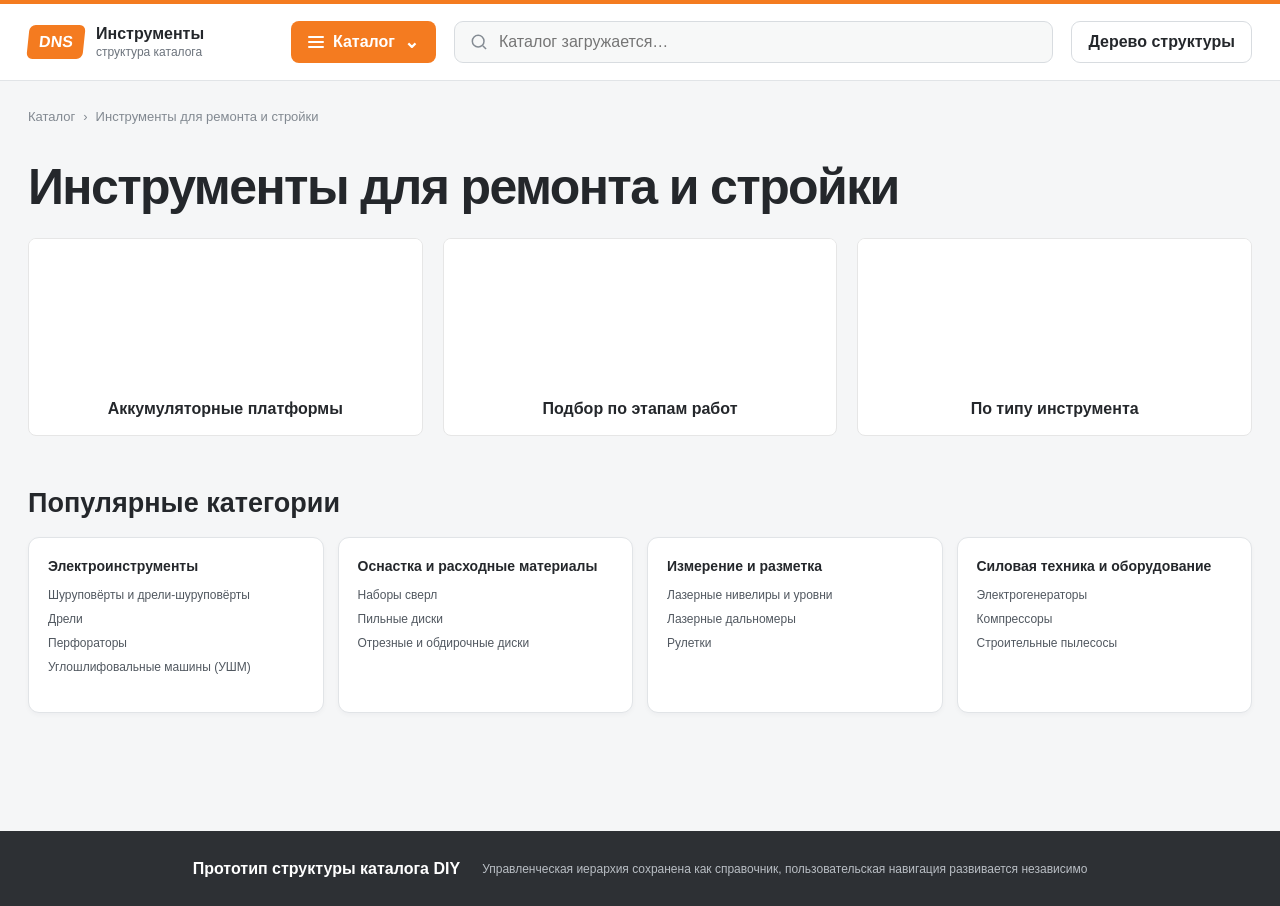
==== index.html @ 4af88988 "Add files via upload" ====
<!doctype html>
<html lang="ru">
<head>
  <meta charset="utf-8" />
  <meta name="viewport" content="width=device-width, initial-scale=1" />
  <meta name="color-scheme" content="light" />
  <title>Инструменты для ремонта и стройки — структура каталога V18</title>
  <link rel="stylesheet" href="styles.css?v=20260820-patch10" />
  <link rel="preload" as="image" href="assets/generated/phase-01/entry-01-accumulator-platforms.webp" />
  <link rel="preload" as="image" href="assets/generated/stages/selection-by-work-stages.webp" />
  <link rel="preload" as="image" href="assets/generated/phase-01/entry-03-tool-types.webp" />
  <script defer src="bootstrap.js?v=20260820-patch10"></script>
</head>
<body>
  <div id="root"><main class="loading-card"><h1>Загрузка интерфейса…</h1></main></div>
</body>
</html>
---- styles.css ----
:root {
  --orange: #f47b20;
  --orange-dark: #d9610b;
  --ink: #24272b;
  --muted: #6c737c;
  --line: #e1e4e7;
  --surface: #f5f6f7;
  --white: #fff;
}

* { box-sizing: border-box; }
html { background: var(--surface); color: var(--ink); }
body { margin: 0; background: var(--surface); color: var(--ink); font-family: Arial, Helvetica, sans-serif; }
button, input { font: inherit; color: inherit; }
button { cursor: pointer; }
.loading-card { max-width: 760px; margin: 80px auto; padding: 30px; background: #fff; border: 1px solid var(--line); border-radius: 14px; }
.loading-card h1 { margin-top: 0; }
.site-frame { min-height: 100vh; }

.site-header { position: sticky; top: 0; z-index: 50; border-top: 4px solid var(--orange); border-bottom: 1px solid var(--line); background: rgba(255,255,255,.97); backdrop-filter: blur(12px); }
.header-shell { max-width: 1480px; height: 76px; margin: 0 auto; padding: 0 28px; display: flex; align-items: center; gap: 18px; }
.brand { min-width: 245px; padding: 0; border: 0; background: transparent; display: flex; align-items: center; gap: 12px; text-align: left; }
.brand-symbol { width: 56px; height: 34px; border-radius: 6px; background: var(--orange); color: #fff; display: grid; place-items: center; font-size: 16px; font-weight: 900; transform: skew(-6deg); }
.brand > span:last-child { display: flex; flex-direction: column; gap: 2px; }
.brand strong { font-size: 16px; }
.brand small { color: var(--muted); font-size: 12px; }
.catalog-button { height: 42px; padding: 0 17px; border: 0; border-radius: 8px; background: var(--orange); color: #fff; display: flex; align-items: center; gap: 9px; font-weight: 800; }
.catalog-button.active { background: var(--orange-dark); }
.catalog-button i, .catalog-button i::before, .catalog-button i::after { width: 16px; height: 2px; display: block; border-radius: 2px; background: #fff; content: ""; }
.catalog-button i { position: relative; }
.catalog-button i::before { position: absolute; top: -5px; }
.catalog-button i::after { position: absolute; top: 5px; }
.catalog-button > span { font-size: 18px; transition: transform .18s ease; }
.catalog-button.active > span { transform: rotate(180deg); }
.search-wrap { position: relative; flex: 1; max-width: 680px; }
.search-wrap > svg { position: absolute; left: 15px; top: 11px; width: 20px; fill: none; stroke: #848b93; stroke-width: 1.8; z-index: 2; }
.search-wrap input { width: 100%; height: 42px; padding: 0 16px 0 44px; border: 1px solid #d8dce0; border-radius: 9px; outline: none; background: #f7f8f8; }
.search-wrap input:focus { border-color: var(--orange); background: #fff; box-shadow: 0 0 0 3px rgba(244,123,32,.12); }
.search-results { position: absolute; left: 0; right: 0; top: 49px; padding: 8px; border: 1px solid var(--line); border-radius: 12px; background: #fff; box-shadow: 0 18px 42px rgba(34,38,43,.17); max-height: 480px; overflow: auto; }
.search-results button { width: 100%; padding: 11px 12px; border: 0; border-radius: 8px; background: #fff; display: flex; justify-content: space-between; gap: 12px; text-align: left; }
.search-results button:hover { background: #fff1e6; }
.search-results strong { font-size: 13px; }
.search-results small { color: var(--muted); font-size: 11px; white-space: nowrap; }
.search-results p { margin: 0; padding: 12px; color: var(--muted); }
.tree-button { margin-left: auto; height: 42px; padding: 0 16px; border: 1px solid #d8dce0; border-radius: 9px; background: #fff; font-weight: 800; white-space: nowrap; }
.tree-button:hover { border-color: var(--orange); color: var(--orange-dark); }

.page-shell { max-width: 1360px; min-height: calc(100vh - 150px); margin: 0 auto; padding: 23px 28px 80px; }
.breadcrumbs { min-height: 25px; display: flex; align-items: center; gap: 8px; color: #828991; font-size: 13px; }
.breadcrumbs button { padding: 2px 0; border: 0; background: transparent; }
.breadcrumbs button:hover { color: var(--orange-dark); }
.breadcrumbs i { font-style: normal; }
.page-intro { padding: 32px 0 24px; }
.page-intro h1 { max-width: 1100px; margin: 0; font-size: clamp(34px, 4vw, 50px); line-height: 1.05; letter-spacing: -1.6px; }

.entry-grid { display: grid; grid-template-columns: repeat(3, minmax(0, 1fr)); gap: 20px; }
.type-grid { display: grid; grid-template-columns: repeat(5, minmax(0, 1fr)); gap: 16px; }
.group-photo-grid { display: grid; grid-template-columns: repeat(5, minmax(0, 1fr)); gap: 16px; }
.type-direction-grid { grid-template-columns: repeat(5, minmax(0, 1fr)); }
.stage-work-grid { grid-template-columns: repeat(5, minmax(0, 1fr)); }
.brand-grid { display: grid; grid-template-columns: repeat(5, minmax(0, 1fr)); gap: 16px; }
.platform-grid { display: grid; grid-template-columns: repeat(5, minmax(0, 1fr)); gap: 16px; }
.stage-grid { display: grid; grid-template-columns: repeat(5, minmax(0, 1fr)); gap: 16px; }
.popular-grid { display: grid; grid-template-columns: repeat(4, minmax(0, 1fr)); gap: 14px; }

.photo-card { position: relative; min-width: 0; min-height: 118px; padding: 12px; border: 1px solid #e6e6e6; border-radius: 8px; background: #fff; color: var(--ink); display: flex; align-items: center; overflow: hidden; text-align: left; text-decoration: none; box-shadow: none; transition: border-color .2s ease, box-shadow .2s ease; }
.photo-card:hover, .photo-card:focus-visible { border-color: #fc8507; box-shadow: 0 0 0 1px rgba(252,133,7,.12); color: var(--ink); outline: none; }
.photo-card.has-image { padding: 0; flex-direction: column; align-items: stretch; background: #fff; }
.photo-card-media { width: 100%; height: 150px; padding: 10px 12px 0; background: #fff; display: flex; align-items: center; justify-content: center; overflow: hidden; text-align: center; box-sizing: border-box; }
.photo-card-media img { width: auto; height: auto; max-width: 100%; max-height: 120px; display: inline-block; object-fit: contain; }
.photo-card.has-image .photo-card-copy { flex: 1; padding: 10px 14px 16px; }
.photo-card-copy { width: 100%; display: flex; flex-direction: column; justify-content: center; align-items: center; gap: 6px; text-align: center; }
.photo-card-copy strong { font-size: 15px; line-height: 1.3; font-weight: 700; }
.photo-card-copy small { color: var(--muted); font-size: 11px; line-height: 1.25; }
.entry-card { min-height: 152px; padding: 24px; text-align: center; }
.entry-card .photo-card-copy { align-items: center; }
.entry-card .photo-card-copy strong { font-size: 19px; }
.entry-card.has-image { min-height: 0; text-align: center; }
.entry-card.has-image .photo-card-copy { align-items: center; }
.entry-card.has-image .photo-card-copy strong { font-size: 16px; }
.type-grid .photo-card, .type-direction-grid .photo-card, .brand-grid .photo-card { min-height: 126px; }
.platform-grid .photo-card, .stage-grid .photo-card, .stage-work-grid .photo-card { min-height: 138px; }
.platform-grid .photo-card-copy, .stage-grid .photo-card-copy, .stage-work-grid .photo-card-copy { padding-top: 10px; }
.stage-grid .photo-card.has-image .photo-card-copy, .stage-work-grid .photo-card.has-image .photo-card-copy { padding-top: 10px; }
.stage-badge, .mapping-badge, .voltage-badge { position: absolute; left: 14px; top: 14px; min-width: 34px; height: 27px; padding: 0 8px; border-radius: 7px; background: rgba(244,123,32,.95); color: #fff; display: grid; place-items: center; font-size: 10px; font-weight: 900; }
.voltage-badge { background: #33383d; min-width: 56px; font-size: 11px; letter-spacing: .03em; text-transform: uppercase; }
.mapping-badge.warning { background: #7b838d; }

.metrics { margin-top: 22px; display: grid; grid-template-columns: repeat(5, minmax(0, 1fr)); border: 1px solid var(--line); border-radius: 12px; background: #fff; overflow: hidden; }
.metrics article { min-height: 92px; padding: 16px; border-right: 1px solid var(--line); display: flex; flex-direction: column; justify-content: center; }
.metrics article:last-child { border-right: 0; }
.metrics strong { font-size: 25px; }
.metrics span { margin-top: 4px; color: var(--muted); font-size: 11px; line-height: 1.3; }
.metrics .warning strong { color: #a45316; }
.section-block { margin-top: 52px; }
.section-heading h2 { margin: 0 0 18px; font-size: 27px; }
.popular-card { min-width: 0; min-height: 176px; padding: 19px; border: 1px solid var(--line); border-radius: 11px; background: #fff; box-shadow: 0 2px 5px rgba(34,38,43,.035); }
.popular-card-title { max-width: 100%; margin: 0 0 12px; padding: 0; border: 0; background: transparent; font-size: 14px; font-weight: 900; line-height: 1.25; text-align: left; }
.popular-card-title:hover { color: var(--orange-dark); }
.popular-card > div { display: flex; flex-direction: column; align-items: flex-start; gap: 9px; }
.popular-card a { max-width: 100%; overflow: hidden; color: #515860; font-size: 12px; line-height: 1.25; text-decoration: none; text-overflow: ellipsis; white-space: nowrap; }
.popular-card a:hover { color: var(--orange-dark); text-decoration: underline; }

.mapping-warning { max-width: 880px; padding: 22px; border: 1px solid #e7c7aa; border-radius: 12px; background: #fff7ef; display: flex; flex-direction: column; gap: 8px; }
.mapping-warning strong { color: #9c4a0e; }
.mapping-warning span { color: #6b5b50; font-size: 14px; line-height: 1.45; }

.work-stack { display: grid; gap: 15px; }
.work-stack > details { border: 1px solid var(--line); border-radius: 13px; background: #fff; overflow: hidden; }
.work-stack > details > summary { min-height: 70px; padding: 16px 20px; list-style: none; display: flex; align-items: center; gap: 13px; cursor: pointer; background: #fafafa; }
.work-stack > details > summary::-webkit-details-marker { display: none; }
.work-stack > details > summary > span { width: 34px; height: 34px; border-radius: 9px; background: var(--orange); color: #fff; display: grid; place-items: center; font-size: 12px; font-weight: 900; }
.work-stack > details > summary strong { font-size: 17px; }
.work-stack > details > summary small { margin-left: auto; color: var(--muted); }
.operation-stack { padding: 18px; display: grid; gap: 22px; }
.operation-stack article { padding-top: 4px; }
.operation-stack h3 { margin: 0 0 13px; font-size: 15px; }

.mega-overlay { position: fixed; inset: 80px 0 0; z-index: 45; padding: 0 22px 22px; background: rgba(26,29,32,.42); }
.mega-panel { max-width: 1480px; height: min(790px, calc(100vh - 100px)); margin: 0 auto; border-radius: 0 0 14px 14px; background: #fff; display: grid; grid-template-columns: 245px minmax(0, 1fr); overflow: hidden; box-shadow: 0 24px 60px rgba(20,24,28,.24); }
.mega-panel > aside { padding: 21px 13px; border-right: 1px solid var(--line); background: #f7f8f8; }
.mega-panel > aside > span { display: block; padding: 0 11px 12px; color: #8a9199; font-size: 10px; font-weight: 900; letter-spacing: .1em; text-transform: uppercase; }
.mega-panel > aside button { width: 100%; min-height: 56px; padding: 12px; border: 0; border-radius: 9px; background: transparent; display: flex; flex-direction: column; align-items: flex-start; justify-content: center; gap: 4px; text-align: left; }
.mega-panel > aside button:hover, .mega-panel > aside button.active { background: #fff0e4; color: var(--orange-dark); }
.mega-panel > aside strong { font-size: 13px; line-height: 1.25; }
.mega-panel > aside small { color: #858c94; font-size: 11px; }
.mega-main { padding: 24px 28px 45px; overflow: auto; }
.mega-main > header { padding-bottom: 18px; margin-bottom: 22px; border-bottom: 1px solid var(--line); display: flex; justify-content: space-between; align-items: flex-end; }
.mega-main h2 { margin: 4px 0 0; font-size: 25px; }
.mega-main > header > b { color: var(--orange-dark); font-size: 13px; }
.mega-catalog-content { display: grid; gap: 32px; }
.mega-macro { padding-bottom: 28px; border-bottom: 1px solid var(--line); }
.mega-macro-title { margin-bottom: 16px; padding: 0; border: 0; background: transparent; display: flex; align-items: center; gap: 8px; font-size: 18px; font-weight: 900; }
.mega-macro-title:hover { color: var(--orange-dark); }
.mega-macro > div { display: grid; grid-template-columns: repeat(3, minmax(0, 1fr)); gap: 23px 28px; align-items: start; }
.mega-macro article { min-width: 0; }
.mega-group-title { padding: 0 0 8px; border: 0; background: transparent; text-align: left; font-size: 12px; font-weight: 900; }
.mega-group-title:hover { color: var(--orange-dark); }
.mega-macro article > div { display: flex; flex-direction: column; align-items: flex-start; }
.mega-macro article > div button { padding: 3px 0; border: 0; background: transparent; color: #686f77; font-size: 11px; line-height: 1.3; text-align: left; }
.mega-macro article > div button:hover { color: var(--orange-dark); text-decoration: underline; }
.mega-macro article > div small { min-width: 17px; height: 17px; margin-left: 4px; padding: 0 4px; border-radius: 5px; background: #fff0e4; color: var(--orange-dark); display: inline-grid; place-items: center; font-size: 9px; }

.tree-overlay { position: fixed; inset: 0; z-index: 90; background: rgba(25,28,31,.58); display: flex; justify-content: flex-end; }
.tree-panel { width: min(760px, 94vw); height: 100%; background: #f6f7f8; display: flex; flex-direction: column; box-shadow: -25px 0 60px rgba(0,0,0,.22); }
.tree-panel > header { padding: 21px 25px; border-bottom: 1px solid var(--line); background: #fff; display: flex; align-items: center; justify-content: space-between; }
.tree-panel h2 { margin: 4px 0 0; }
.tree-panel > header button { width: 40px; height: 40px; border: 1px solid var(--line); border-radius: 50%; background: #fff; font-size: 24px; }
.tree-content { padding: 16px 20px 55px; overflow: auto; }
.tree-content > details { margin-bottom: 11px; border: 1px solid var(--line); border-radius: 11px; background: #fff; overflow: hidden; }
.tree-content summary { padding: 12px 14px; list-style: none; display: flex; justify-content: space-between; gap: 14px; cursor: pointer; }
.tree-content summary::-webkit-details-marker { display: none; }
.tree-content > details > summary { padding: 15px; background: #fff8f2; }
.tree-content summary small { color: var(--muted); }
.tree-content details > div { padding: 6px 12px 14px; }
.tree-content details details { border-left: 1px solid #d7dbdf; margin-left: 8px; padding-left: 8px; }
.tree-content ul { margin: 0; padding: 0 0 7px 15px; list-style: none; }
.tree-content li { min-height: 28px; display: flex; align-items: center; justify-content: space-between; gap: 10px; }
.tree-content li button { padding: 4px 0; border: 0; background: transparent; text-align: left; font-size: 12px; }
.tree-content li button:hover { color: var(--orange-dark); }
.tree-content li > span { min-width: 24px; height: 20px; padding: 0 5px; border-radius: 6px; background: #eef0f2; display: grid; place-items: center; color: #5c646c; font-size: 10px; }
.tree-content li > span.warning { background: #fff0e4; color: #9b4a0f; }

footer { min-height: 75px; padding: 16px 28px; background: #2d3034; color: #fff; display: flex; align-items: center; justify-content: center; gap: 22px; }
footer span { color: #b9bec4; font-size: 12px; }
.toast { position: fixed; right: 24px; bottom: 24px; z-index: 110; padding: 13px 17px; border-radius: 10px; background: #2d3034; color: #fff; opacity: 0; transform: translateY(12px); pointer-events: none; transition: .18s ease; }
.toast.show { opacity: 1; transform: translateY(0); }

/* V11: компактные глубокие уровни со значками */
.compact-intro { padding-bottom: 22px; }
.compact-intro h1 { font-size: clamp(32px, 3.5vw, 46px); }
.icon-card-grid { display: grid; grid-template-columns: repeat(5, minmax(0, 1fr)); gap: 16px; align-items: stretch; }
.icon-card { position: relative; min-width: 0; aspect-ratio: 1 / 1; min-height: 0; padding: 18px 14px 16px; border: 1px solid #e6e6e6; border-radius: 8px; background: #fff; color: var(--ink); display: flex; flex-direction: column; align-items: center; justify-content: center; gap: 12px; text-align: center; text-decoration: none; box-shadow: none; transition: border-color .18s ease, box-shadow .18s ease; }
.icon-card:hover, .icon-card:focus-visible { border-color: #fc8507; box-shadow: 0 0 0 1px rgba(252,133,7,.12); color: var(--ink); outline: none; }
.icon-card-symbol { width: 68px; height: 68px; border-radius: 16px; background: #fff2e8; color: var(--orange-dark); display: grid; place-items: center; }
.icon-card-symbol svg { width: 34px; height: 34px; fill: none; stroke: currentColor; stroke-width: 1.8; stroke-linecap: round; stroke-linejoin: round; }
.icon-card-copy { min-width: 0; display: flex; flex-direction: column; align-items: center; gap: 6px; text-align: center; }
.icon-card-copy strong { font-size: 14px; line-height: 1.3; }
.icon-card-copy small { color: var(--muted); font-size: 10px; line-height: 1.25; }
.icon-card-arrow { display: none; }
.icon-status { position: absolute; right: 12px; top: 10px; min-width: 22px; height: 20px; padding: 0 5px; border-radius: 6px; background: #fff0e4; color: var(--orange-dark); display: grid; place-items: center; font-size: 9px; }
.icon-status.warning { background: #eef0f2; color: #6a727a; }
.search-results a { width: 100%; padding: 11px 12px; border-radius: 8px; color: var(--ink); background: #fff; display: flex; justify-content: space-between; gap: 12px; text-align: left; text-decoration: none; }
.search-results a:hover { background: #fff1e6; }
.search-results a strong { font-size: 13px; }
.search-results a small { color: var(--muted); font-size: 11px; white-space: nowrap; }

/* V11: единая вкладка каталога и раскрывающийся следующий уровень */
.mega-panel > aside button { flex-direction: row; align-items: center; justify-content: flex-start; gap: 9px; }
.mega-panel > aside .root-icon { width: 28px; height: 28px; flex: 0 0 auto; border-radius: 8px; background: var(--orange); color: #fff; display: grid; place-items: center; font-size: 15px; }
.mega-main { padding: 22px 25px 26px; overflow: hidden; display: flex; flex-direction: column; }
.mega-main > header { flex: 0 0 auto; margin-bottom: 14px; padding-bottom: 14px; align-items: center; }
.mega-main > header p { margin: 5px 0 0; color: var(--muted); font-size: 12px; }
.mega-catalog-layout { min-height: 0; flex: 1; display: grid; grid-template-columns: minmax(0, 1fr) 340px; gap: 18px; overflow: hidden; }
.mega-directory { min-height: 0; padding-right: 8px; overflow-y: auto; scrollbar-width: thin; }
.mega-path-block { padding: 5px 0 19px; margin-bottom: 14px; border-bottom: 1px solid var(--line); }
.mega-path-block:last-child { margin-bottom: 0; border-bottom: 0; }
.mega-path-title { margin-bottom: 11px; padding: 0; border: 0; background: transparent; display: inline-flex; align-items: center; gap: 10px; text-align: left; }
.mega-path-title:hover strong { color: var(--orange-dark); }
.mega-path-title > span:last-child { display: flex; flex-direction: column; gap: 2px; }
.mega-path-title strong { font-size: 15px; line-height: 1.2; }
.mega-path-title small { color: var(--muted); font-size: 10px; }
.mega-path-number { width: 32px; height: 32px; border-radius: 9px; background: #fff0e4; color: var(--orange-dark); display: grid; place-items: center; font-size: 10px; font-weight: 900; }
.mega-level-list { display: grid; grid-template-columns: repeat(3, minmax(0, 1fr)); gap: 4px 8px; }
.mega-level-list.brands { grid-template-columns: repeat(5, minmax(0, 1fr)); }
.mega-level-list.stages { grid-template-columns: repeat(5, minmax(0, 1fr)); }
.mega-level-item { min-width: 0; min-height: 42px; padding: 7px 8px; border: 0; border-radius: 7px; background: transparent; display: flex; align-items: center; justify-content: space-between; gap: 7px; text-align: left; }
.mega-level-item:hover, .mega-level-item:focus-visible { background: #fff0e4; color: var(--orange-dark); outline: none; }
.mega-level-item > span { min-width: 0; display: flex; flex-direction: column; gap: 2px; }
.mega-level-item strong { overflow: hidden; text-overflow: ellipsis; font-size: 11px; line-height: 1.22; }
.mega-level-item small { color: #858c94; font-size: 9px; }
.mega-level-item > b { color: #a0a7ae; font-size: 17px; }
.mega-third-panel { min-height: 0; padding: 18px; border: 1px solid #d9dde1; border-radius: 11px; background: #fff; overflow-y: auto; box-shadow: 0 14px 35px rgba(24,29,34,.13); }
.mega-third-panel header { padding-bottom: 14px; margin-bottom: 9px; border-bottom: 1px solid var(--line); }
.mega-third-panel h3 { margin: 5px 0 6px; font-size: 19px; line-height: 1.15; }
.mega-third-panel p { margin: 0; color: var(--muted); font-size: 11px; line-height: 1.4; }
.mega-third-empty { padding: 28px 10px; }
.mega-third-list { display: flex; flex-direction: column; }
.mega-third-list button { min-height: 48px; padding: 8px 7px; border: 0; border-bottom: 1px solid #eceef0; background: #fff; display: flex; align-items: center; justify-content: space-between; gap: 12px; text-align: left; }
.mega-third-list button:last-child { border-bottom: 0; }
.mega-third-list button:hover, .mega-third-list button:focus-visible { color: var(--orange-dark); outline: none; }
.mega-third-list button > span { display: flex; flex-direction: column; gap: 3px; }
.mega-third-list strong { font-size: 11px; line-height: 1.25; }
.mega-third-list small { color: var(--muted); font-size: 9px; }
.mega-third-list b { color: #9da4ac; font-size: 17px; }

@media (max-width: 1120px) {
  .brand { min-width: auto; }
  .brand > span:last-child { display: none; }
  .type-grid, .type-direction-grid { grid-template-columns: repeat(4, minmax(0, 1fr)); }
  .brand-grid, .popular-grid { grid-template-columns: repeat(4, minmax(0, 1fr)); }
  .group-photo-grid, .platform-grid { grid-template-columns: repeat(3, minmax(0, 1fr)); }
  .stage-work-grid { grid-template-columns: repeat(4, minmax(0, 1fr)); }
  .metrics { grid-template-columns: repeat(3, minmax(0, 1fr)); }
  .metrics article:nth-child(3) { border-right: 0; }
  .metrics article:nth-child(-n+3) { border-bottom: 1px solid var(--line); }
  .mega-macro > div { grid-template-columns: repeat(2, minmax(0, 1fr)); }
  .icon-card-grid { grid-template-columns: repeat(3, minmax(0, 1fr)); }
  .mega-catalog-layout { grid-template-columns: minmax(0, 1fr) 300px; }
  .mega-level-list.brands { grid-template-columns: repeat(3, minmax(0, 1fr)); }
}

@media (max-width: 760px) {
  .header-shell { height: 66px; padding: 0 12px; gap: 9px; }
  .brand-symbol { width: 46px; }
  .catalog-button { padding: 0 11px; }
  .catalog-button i { display: none; }
  .tree-button { display: none; }
  .search-wrap input { font-size: 12px; }
  .page-shell { padding: 17px 14px 55px; }
  .breadcrumbs { overflow-x: auto; white-space: nowrap; }
  .page-intro { padding: 26px 0 22px; align-items: flex-start; }
  .page-intro h1 { font-size: 33px; letter-spacing: -1px; }
  .entry-grid { grid-template-columns: 1fr; }
  .entry-card { min-height: 110px; }
  .type-grid, .type-direction-grid, .group-photo-grid, .brand-grid, .platform-grid, .stage-grid { grid-template-columns: repeat(2, minmax(0, 1fr)); gap: 10px; }
  .popular-grid { grid-template-columns: 1fr; gap: 10px; }
  .photo-card, .type-grid .photo-card, .type-direction-grid .photo-card, .group-photo-grid .photo-card { min-height: 110px; padding: 14px; }
  .photo-card-copy strong { font-size: 12px; }
  .popular-card { min-height: 0; }
  .metrics { grid-template-columns: repeat(2, minmax(0, 1fr)); }
  .metrics article { border-bottom: 1px solid var(--line); }
  .metrics article:nth-child(odd) { border-right: 1px solid var(--line); }
  .metrics article:nth-child(even) { border-right: 0; }
  .metrics article:nth-last-child(-n+2) { border-bottom: 0; }
  .work-stack > details > summary small { display: none; }
  .operation-stack { padding: 12px; }
  .mega-overlay { inset: 70px 0 0; padding: 0; }
  .mega-panel { height: calc(100vh - 70px); border-radius: 0; grid-template-columns: 1fr; grid-template-rows: auto minmax(0, 1fr); }
  .mega-panel > aside { padding: 9px; border-right: 0; border-bottom: 1px solid var(--line); display: block; }
  .mega-panel > aside button { min-height: 58px; padding: 8px; }
  .mega-panel > aside strong { font-size: 10px; }
  .mega-panel > aside small { display: none; }
  .mega-main { padding: 17px 14px 35px; }
  .mega-main h2 { font-size: 21px; }
  .mega-macro > div { grid-template-columns: 1fr; }
  .icon-card-grid { grid-template-columns: repeat(2, minmax(0, 1fr)); gap: 10px; }
  .icon-card { aspect-ratio: 1 / 1; padding: 14px 10px; }
  .icon-card-symbol { width: 54px; height: 54px; border-radius: 14px; }
  .icon-card-symbol svg { width: 28px; height: 28px; }
  .mega-main { padding: 14px 12px 28px; overflow-y: auto; }
  .mega-catalog-layout { display: block; overflow: visible; }
  .mega-directory { overflow: visible; padding-right: 0; }
  .mega-third-panel { display: none; }
  .mega-level-list, .mega-level-list.brands, .mega-level-list.stages { grid-template-columns: repeat(2, minmax(0, 1fr)); }
  .mega-path-title small { display: none; }
  footer { flex-direction: column; gap: 4px; text-align: center; }
}

@media (prefers-reduced-motion: reduce) {
  *, *::before, *::after { scroll-behavior: auto !important; transition: none !important; }
}

/* Fast bootstrap: compact non-blocking status shown only before the full app is ready. */
.bootstrap-progress {
  margin: 0 0 14px;
  padding: 10px 14px;
  border-radius: 10px;
  background: #f5f6f7;
  color: #5c626a;
  font-size: 14px;
}

/* DNS-like square image cards */
.type-grid .photo-card.has-image,
.type-direction-grid .photo-card.has-image,
.group-photo-grid .photo-card.has-image,
.brand-grid .photo-card.has-image,
.platform-grid .photo-card.has-image,
.stage-grid .photo-card.has-image,
.stage-work-grid .photo-card.has-image {
  aspect-ratio: 1 / 1;
  min-height: 0;
}

.type-grid .photo-card.has-image .photo-card-media,
.type-direction-grid .photo-card.has-image .photo-card-media,
.group-photo-grid .photo-card.has-image .photo-card-media,
.brand-grid .photo-card.has-image .photo-card-media,
.platform-grid .photo-card.has-image .photo-card-media,
.stage-grid .photo-card.has-image .photo-card-media,
.stage-work-grid .photo-card.has-image .photo-card-media {
  flex: 1 1 auto;
  height: auto;
  min-height: 0;
}

.type-grid .photo-card.has-image .photo-card-copy,
.type-direction-grid .photo-card.has-image .photo-card-copy,
.group-photo-grid .photo-card.has-image .photo-card-copy,
.brand-grid .photo-card.has-image .photo-card-copy,
.platform-grid .photo-card.has-image .photo-card-copy,
.stage-grid .photo-card.has-image .photo-card-copy,
.stage-work-grid .photo-card.has-image .photo-card-copy {
  flex: 0 0 auto;
}

@media (max-width: 900px) {
  .type-grid .photo-card.has-image,
  .type-direction-grid .photo-card.has-image,
  .group-photo-grid .photo-card.has-image,
  .brand-grid .photo-card.has-image,
  .platform-grid .photo-card.has-image,
  .stage-grid .photo-card.has-image,
  .stage-work-grid .photo-card.has-image {
    aspect-ratio: 1 / 1;
  }
}
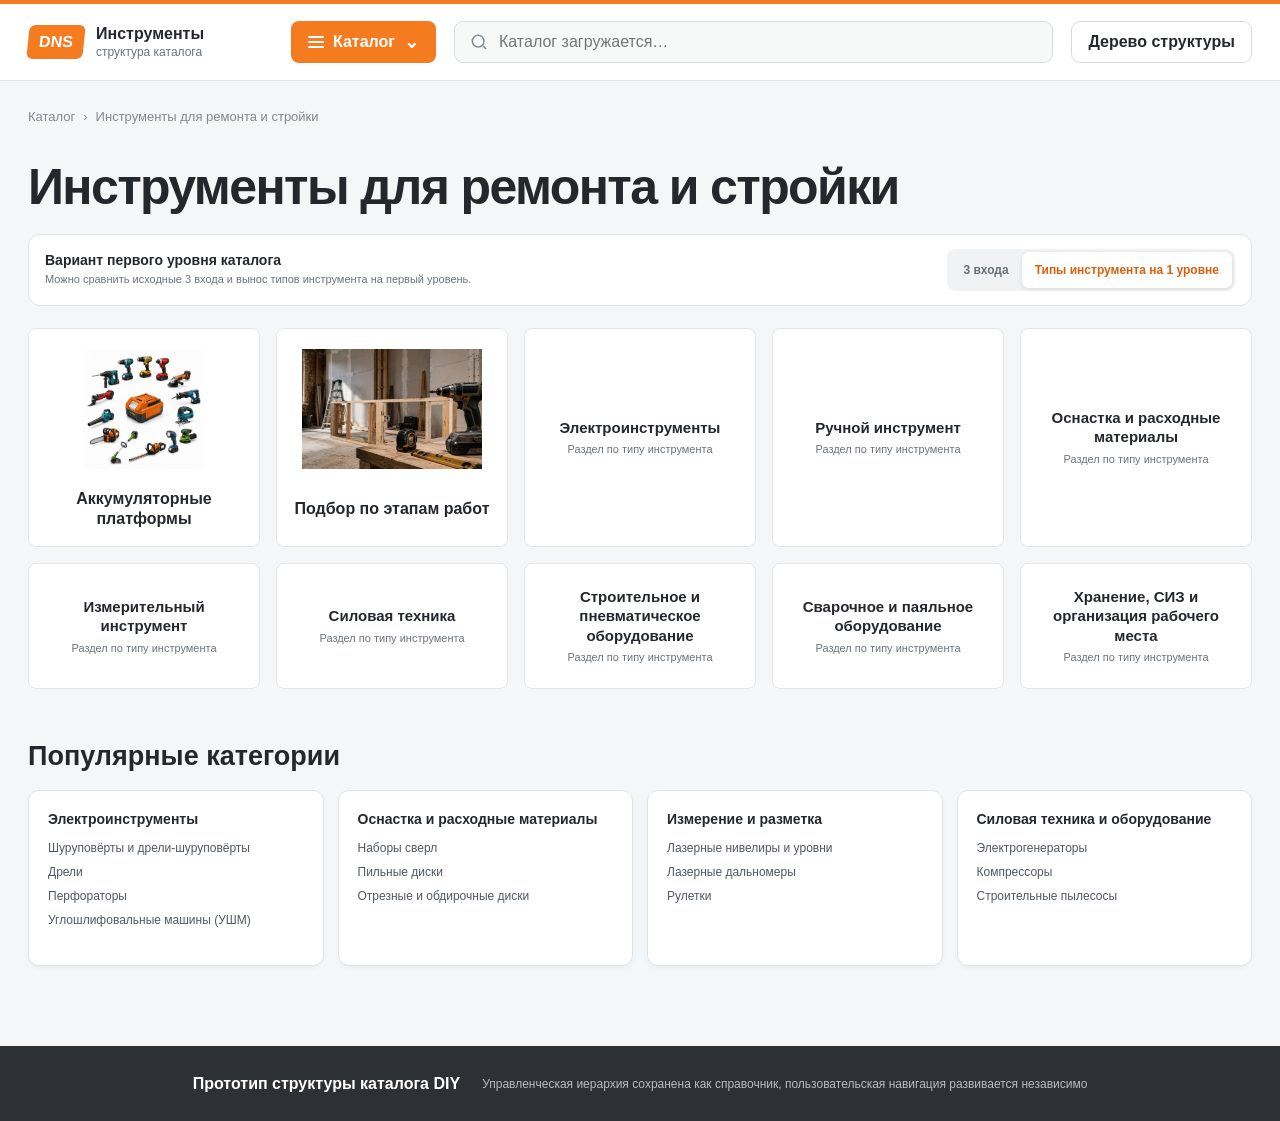
==== commit e722945d: "Add files via upload" ====
--- a/index.html
+++ b/index.html
@@ -4,12 +4,12 @@
   <meta charset="utf-8" />
   <meta name="viewport" content="width=device-width, initial-scale=1" />
   <meta name="color-scheme" content="light" />
-  <title>Инструменты для ремонта и стройки — структура каталога V18</title>
-  <link rel="stylesheet" href="styles.css?v=20260820-patch10" />
+  <title>Инструменты для ремонта и стройки — структура каталога V19</title>
+  <link rel="stylesheet" href="styles.css?v=20260827-v19" />
   <link rel="preload" as="image" href="assets/generated/phase-01/entry-01-accumulator-platforms.webp" />
   <link rel="preload" as="image" href="assets/generated/stages/selection-by-work-stages.webp" />
   <link rel="preload" as="image" href="assets/generated/phase-01/entry-03-tool-types.webp" />
-  <script defer src="bootstrap.js?v=20260820-patch10"></script>
+  <script defer src="bootstrap.js?v=20260827-v19"></script>
 </head>
 <body>
   <div id="root"><main class="loading-card"><h1>Загрузка интерфейса…</h1></main></div>
--- a/styles.css
+++ b/styles.css
@@ -224,6 +224,26 @@
 .mega-third-list small { color: var(--muted); font-size: 9px; }
 .mega-third-list b { color: #9da4ac; font-size: 17px; }
 
+
+/* Architecture comparison: compact 3-entry vs expanded type roots on level 1 */
+.header-mode-switch { display: flex; padding: 3px; border: 1px solid #d8dce0; border-radius: 9px; background: #f7f8f8; white-space: nowrap; }
+.header-mode-switch button { height: 34px; padding: 0 10px; border: 0; border-radius: 6px; background: transparent; color: #6c737c; font-size: 11px; font-weight: 800; }
+.header-mode-switch button:hover { color: var(--orange-dark); }
+.header-mode-switch button.active { background: #fff; color: var(--orange-dark); box-shadow: 0 1px 3px rgba(36,39,43,.12); }
+.catalog-mode-panel { margin: -4px 0 22px; padding: 14px 16px; border: 1px solid var(--line); border-radius: 12px; background: #fff; display: flex; align-items: center; justify-content: space-between; gap: 18px; }
+.catalog-mode-panel > div:first-child { display: flex; flex-direction: column; gap: 4px; }
+.catalog-mode-panel strong { font-size: 14px; }
+.catalog-mode-panel small { color: var(--muted); font-size: 11px; line-height: 1.35; }
+.catalog-mode-switch { display: inline-flex; padding: 3px; border-radius: 9px; background: #f0f2f3; }
+.catalog-mode-switch button { min-height: 36px; padding: 0 13px; border: 0; border-radius: 7px; background: transparent; color: #686f77; font-size: 12px; font-weight: 800; }
+.catalog-mode-switch button.active { background: #fff; color: var(--orange-dark); box-shadow: 0 1px 4px rgba(36,39,43,.12); }
+.first-level-grid { display: grid; grid-template-columns: repeat(5, minmax(0, 1fr)); gap: 16px; }
+.first-level-grid .photo-card { min-height: 126px; }
+.first-level-grid .first-level-featured { grid-column: span 1; }
+.first-level-type .photo-card-copy small { display: block; }
+.icon-card.unmapped-card { border-style: dashed; background: #fafafa; cursor: default; }
+.icon-card.unmapped-card .icon-card-arrow { display: none; }
+.mega-path-block.compact-root { padding-top: 8px; }
 @media (max-width: 1120px) {
   .brand { min-width: auto; }
   .brand > span:last-child { display: none; }
@@ -346,3 +366,14 @@
     aspect-ratio: 1 / 1;
   }
 }
+
+@media (max-width: 1120px) {
+  .header-mode-switch { display: none; }
+  .first-level-grid { grid-template-columns: repeat(4, minmax(0, 1fr)); }
+}
+@media (max-width: 760px) {
+  .catalog-mode-panel { align-items: stretch; flex-direction: column; }
+  .catalog-mode-switch { width: 100%; }
+  .catalog-mode-switch button { flex: 1; }
+  .first-level-grid { grid-template-columns: repeat(2, minmax(0, 1fr)); gap: 10px; }
+}
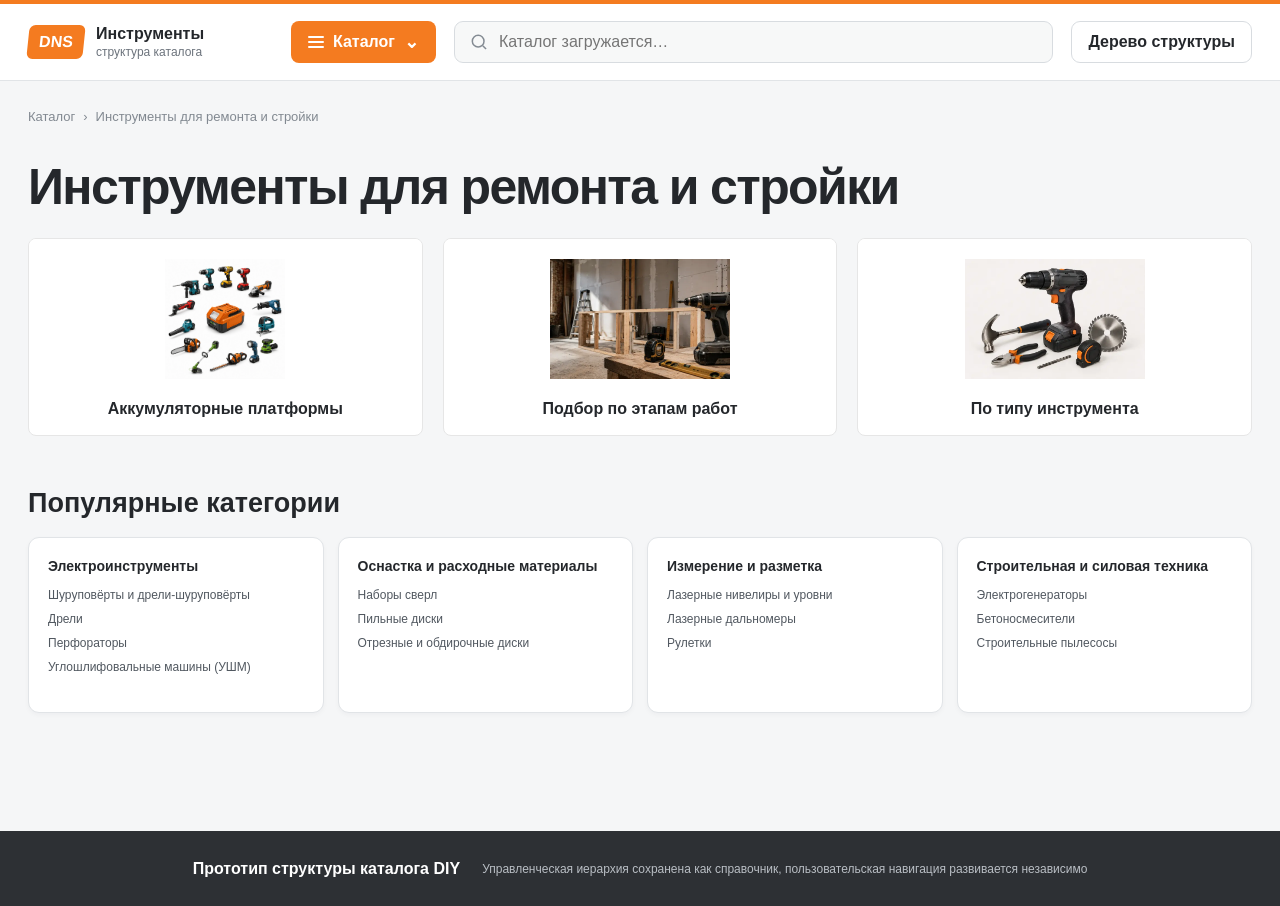
==== commit 435982c2: "Add files via upload" ====
--- a/index.html
+++ b/index.html
@@ -4,12 +4,12 @@
   <meta charset="utf-8" />
   <meta name="viewport" content="width=device-width, initial-scale=1" />
   <meta name="color-scheme" content="light" />
-  <title>Инструменты для ремонта и стройки — структура каталога V19</title>
-  <link rel="stylesheet" href="styles.css?v=20260827-v19" />
+  <title>Инструменты для ремонта и стройки — структура каталога V24</title>
+  <link rel="stylesheet" href="styles.css?v=20260902-v24" />
   <link rel="preload" as="image" href="assets/generated/phase-01/entry-01-accumulator-platforms.webp" />
   <link rel="preload" as="image" href="assets/generated/stages/selection-by-work-stages.webp" />
   <link rel="preload" as="image" href="assets/generated/phase-01/entry-03-tool-types.webp" />
-  <script defer src="bootstrap.js?v=20260827-v19"></script>
+  <script defer src="bootstrap.js?v=20260902-v24"></script>
 </head>
 <body>
   <div id="root"><main class="loading-card"><h1>Загрузка интерфейса…</h1></main></div>
--- a/styles.css
+++ b/styles.css
@@ -224,26 +224,6 @@
 .mega-third-list small { color: var(--muted); font-size: 9px; }
 .mega-third-list b { color: #9da4ac; font-size: 17px; }
 
-
-/* Architecture comparison: compact 3-entry vs expanded type roots on level 1 */
-.header-mode-switch { display: flex; padding: 3px; border: 1px solid #d8dce0; border-radius: 9px; background: #f7f8f8; white-space: nowrap; }
-.header-mode-switch button { height: 34px; padding: 0 10px; border: 0; border-radius: 6px; background: transparent; color: #6c737c; font-size: 11px; font-weight: 800; }
-.header-mode-switch button:hover { color: var(--orange-dark); }
-.header-mode-switch button.active { background: #fff; color: var(--orange-dark); box-shadow: 0 1px 3px rgba(36,39,43,.12); }
-.catalog-mode-panel { margin: -4px 0 22px; padding: 14px 16px; border: 1px solid var(--line); border-radius: 12px; background: #fff; display: flex; align-items: center; justify-content: space-between; gap: 18px; }
-.catalog-mode-panel > div:first-child { display: flex; flex-direction: column; gap: 4px; }
-.catalog-mode-panel strong { font-size: 14px; }
-.catalog-mode-panel small { color: var(--muted); font-size: 11px; line-height: 1.35; }
-.catalog-mode-switch { display: inline-flex; padding: 3px; border-radius: 9px; background: #f0f2f3; }
-.catalog-mode-switch button { min-height: 36px; padding: 0 13px; border: 0; border-radius: 7px; background: transparent; color: #686f77; font-size: 12px; font-weight: 800; }
-.catalog-mode-switch button.active { background: #fff; color: var(--orange-dark); box-shadow: 0 1px 4px rgba(36,39,43,.12); }
-.first-level-grid { display: grid; grid-template-columns: repeat(5, minmax(0, 1fr)); gap: 16px; }
-.first-level-grid .photo-card { min-height: 126px; }
-.first-level-grid .first-level-featured { grid-column: span 1; }
-.first-level-type .photo-card-copy small { display: block; }
-.icon-card.unmapped-card { border-style: dashed; background: #fafafa; cursor: default; }
-.icon-card.unmapped-card .icon-card-arrow { display: none; }
-.mega-path-block.compact-root { padding-top: 8px; }
 @media (max-width: 1120px) {
   .brand { min-width: auto; }
   .brand > span:last-child { display: none; }
@@ -367,13 +347,125 @@
   }
 }
 
-@media (max-width: 1120px) {
-  .header-mode-switch { display: none; }
-  .first-level-grid { grid-template-columns: repeat(4, minmax(0, 1fr)); }
-}
+/* V24: normalized stages, work scenarios and tool-type navigation */
+.resource-summary {
+  display: flex;
+  flex-wrap: wrap;
+  gap: 10px;
+  margin: -4px 0 20px;
+}
+
+.resource-summary span {
+  display: inline-flex;
+  align-items: center;
+  min-height: 34px;
+  padding: 7px 12px;
+  border: 1px solid var(--line);
+  border-radius: 999px;
+  background: #fff;
+  color: var(--muted);
+  font-size: 13px;
+  font-weight: 700;
+}
+
+.resource-summary .warning {
+  border-color: #f2c38e;
+  background: #fff7ed;
+  color: #a64b00;
+}
+
+.resource-group-grid {
+  display: grid;
+  grid-template-columns: repeat(2, minmax(0, 1fr));
+  gap: 16px;
+}
+
+.resource-group-card {
+  overflow: hidden;
+  border: 1px solid var(--line);
+  border-radius: 18px;
+  background: #fff;
+  box-shadow: 0 8px 24px rgba(26, 29, 32, .05);
+}
+
+.resource-group-card > header {
+  display: flex;
+  align-items: center;
+  justify-content: space-between;
+  gap: 12px;
+  min-height: 66px;
+  padding: 16px 18px;
+  border-bottom: 1px solid var(--line);
+  background: #f7f8fa;
+}
+
+.resource-group-card h2 {
+  margin: 0;
+  font-size: 16px;
+  line-height: 1.25;
+}
+
+.resource-group-card > header > span {
+  display: grid;
+  place-items: center;
+  flex: 0 0 auto;
+  min-width: 30px;
+  height: 30px;
+  padding: 0 8px;
+  border-radius: 9px;
+  background: var(--orange);
+  color: #fff;
+  font-size: 12px;
+  font-weight: 800;
+}
+
+.resource-list { display: grid; }
+
+.resource-item {
+  display: flex;
+  align-items: center;
+  justify-content: space-between;
+  gap: 14px;
+  min-height: 76px;
+  padding: 14px 18px;
+  border-bottom: 1px solid var(--line);
+  color: var(--text);
+  text-decoration: none;
+}
+
+.resource-item:last-child { border-bottom: 0; }
+.resource-item.linked:hover { background: #fff8f1; }
+.resource-item > span { display: grid; gap: 3px; }
+.resource-item strong { font-size: 15px; line-height: 1.3; }
+.resource-item small { color: var(--muted); font-size: 13px; }
+.resource-item em { color: #68717d; font-size: 12px; font-style: normal; }
+.resource-item.linked > b { color: var(--orange); font-size: 18px; }
+
+.resource-item.missing {
+  background: #fffaf5;
+  border-left: 3px solid #ef9a42;
+}
+
+.resource-item.missing em { color: #a64b00; }
+.resource-item.missing > b {
+  flex: 0 0 auto;
+  padding: 5px 8px;
+  border-radius: 7px;
+  background: #ffe6cc;
+  color: #9c4800;
+  font-size: 11px;
+}
+
+.operation-related { margin-top: 32px; }
+.operation-related .section-heading > span {
+  color: var(--muted);
+  font-size: 13px;
+  font-weight: 700;
+}
+
 @media (max-width: 760px) {
-  .catalog-mode-panel { align-items: stretch; flex-direction: column; }
-  .catalog-mode-switch { width: 100%; }
-  .catalog-mode-switch button { flex: 1; }
-  .first-level-grid { grid-template-columns: repeat(2, minmax(0, 1fr)); gap: 10px; }
-}
+  .resource-group-grid { grid-template-columns: 1fr; }
+  .resource-group-card > header { min-height: 58px; padding: 14px; }
+  .resource-item { min-height: 68px; padding: 12px 14px; }
+  .resource-item.missing > b { display: none; }
+}
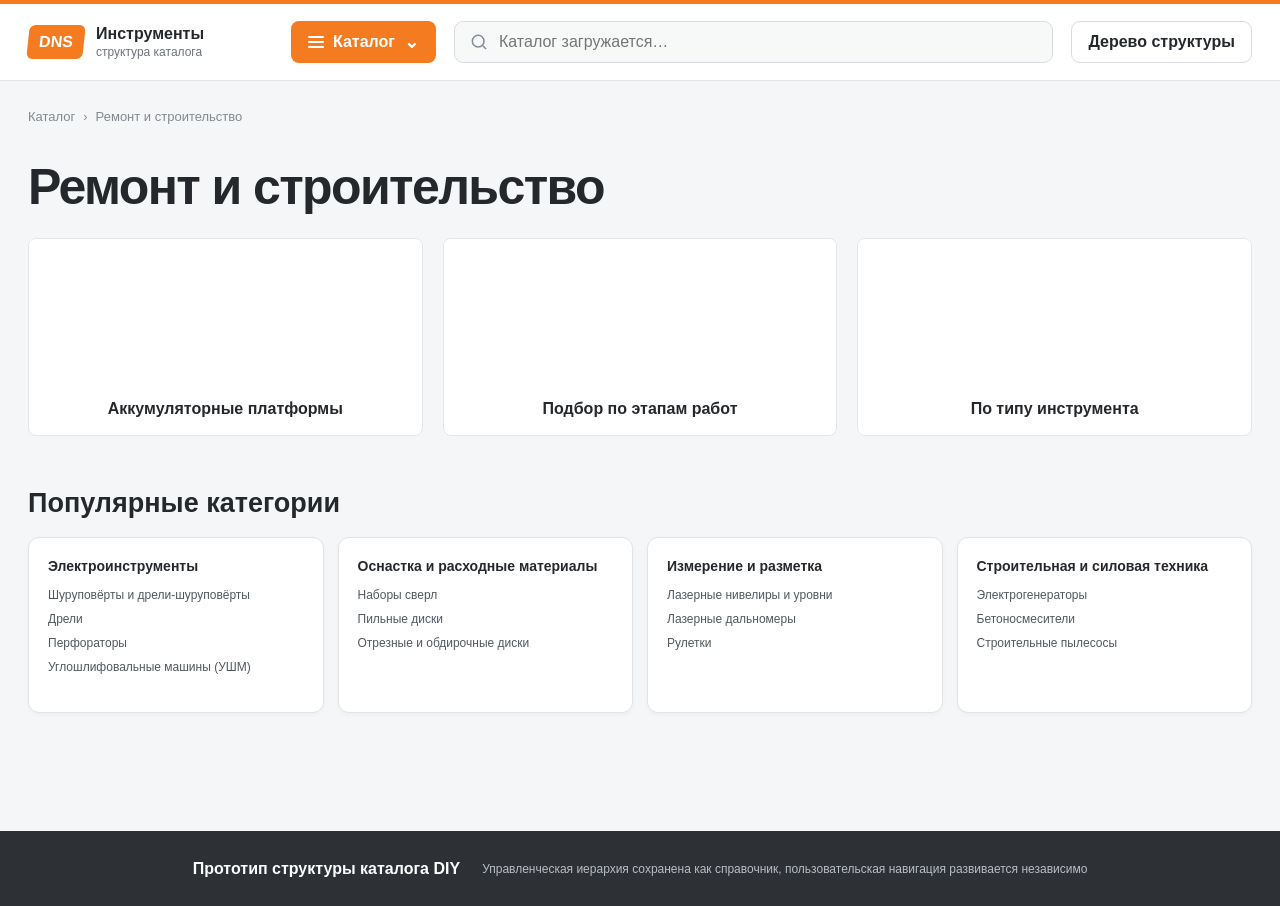
==== commit 8ac748f6: "Add files via upload" ====
--- a/index.html
+++ b/index.html
@@ -4,12 +4,12 @@
   <meta charset="utf-8" />
   <meta name="viewport" content="width=device-width, initial-scale=1" />
   <meta name="color-scheme" content="light" />
-  <title>Инструменты для ремонта и стройки — структура каталога V24</title>
-  <link rel="stylesheet" href="styles.css?v=20260902-v24" />
+  <title>Ремонт и строительство — структура каталога V34</title>
+  <link rel="stylesheet" href="styles.css?v=20260909-v34" />
   <link rel="preload" as="image" href="assets/generated/phase-01/entry-01-accumulator-platforms.webp" />
   <link rel="preload" as="image" href="assets/generated/stages/selection-by-work-stages.webp" />
   <link rel="preload" as="image" href="assets/generated/phase-01/entry-03-tool-types.webp" />
-  <script defer src="bootstrap.js?v=20260902-v24"></script>
+  <script defer src="bootstrap.js?v=20260909-v34"></script>
 </head>
 <body>
   <div id="root"><main class="loading-card"><h1>Загрузка интерфейса…</h1></main></div>
--- a/styles.css
+++ b/styles.css
@@ -447,6 +447,8 @@
 }
 
 .resource-item.missing em { color: #a64b00; }
+.resource-item.missing.proposed { background: #fffbe8; border-left-color: #d6ad32; }
+.resource-item.missing.proposed em { color: #8a6a00; }
 .resource-item.missing > b {
   flex: 0 0 auto;
   padding: 5px 8px;
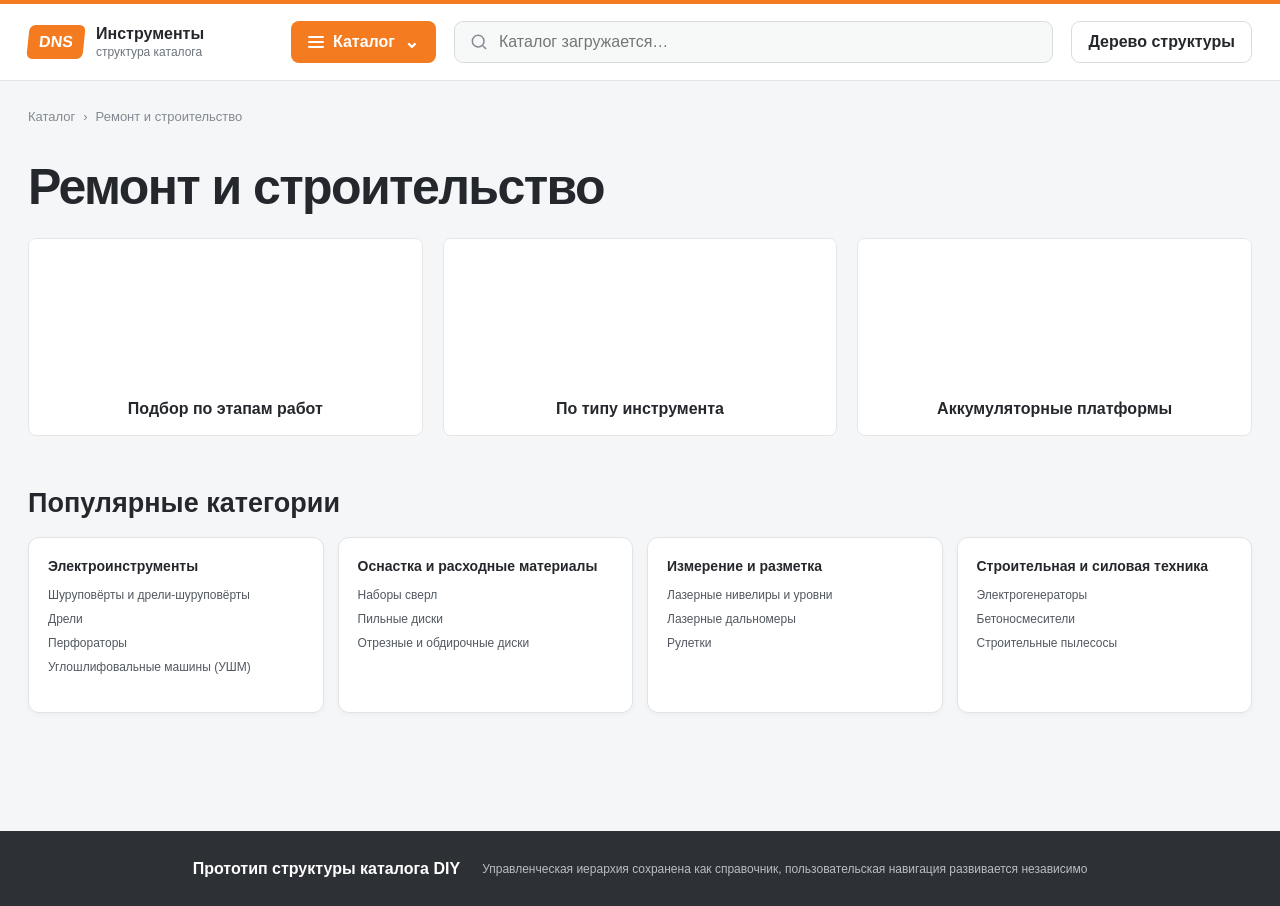
==== commit 8d797c94: "Add files via upload" ====
--- a/index.html
+++ b/index.html
@@ -4,12 +4,12 @@
   <meta charset="utf-8" />
   <meta name="viewport" content="width=device-width, initial-scale=1" />
   <meta name="color-scheme" content="light" />
-  <title>Ремонт и строительство — структура каталога V34</title>
-  <link rel="stylesheet" href="styles.css?v=20260909-v34" />
+  <title>Ремонт и строительство — структура каталога V40</title>
+  <link rel="stylesheet" href="styles.css?v=20260911-v40" />
   <link rel="preload" as="image" href="assets/generated/phase-01/entry-01-accumulator-platforms.webp" />
   <link rel="preload" as="image" href="assets/generated/stages/selection-by-work-stages.webp" />
   <link rel="preload" as="image" href="assets/generated/phase-01/entry-03-tool-types.webp" />
-  <script defer src="bootstrap.js?v=20260909-v34"></script>
+  <script defer src="bootstrap.js?v=20260911-v40"></script>
 </head>
 <body>
   <div id="root"><main class="loading-card"><h1>Загрузка интерфейса…</h1></main></div>
--- a/styles.css
+++ b/styles.css
@@ -471,3 +471,30 @@
   .resource-item { min-height: 68px; padding: 12px 14px; }
   .resource-item.missing > b { display: none; }
 }
+
+
+/* V35: этап → сценарий → подзадача → группа → категория */
+.stage-description { max-width: 900px; margin: 12px 0 0; color: #525c69; font-size: 1rem; line-height: 1.6; }
+.stage-eyebrow { display: block; margin-bottom: 10px; color: var(--orange-dark); font-size: .875rem; font-weight: 700; letter-spacing: .06em; }
+.stage-context-note { margin: 28px 0 0; padding: 16px 20px; border-left: 3px solid var(--orange); background: #fff8f1; color: #525c69; font-size: .875rem; line-height: 1.6; }
+.stage-scenario-grid, .resource-navigation-grid, .category-selection-grid { grid-template-columns: repeat(auto-fit, minmax(min(230px, 100%), 1fr)); }
+.stage-scenario-grid .icon-card, .resource-navigation-grid .icon-card, .category-selection-grid .icon-card { min-width: 0; min-height: 168px; }
+.stage-scenario-grid .icon-card-copy strong, .resource-navigation-grid .icon-card-copy strong, .category-selection-grid .icon-card-copy strong { font-size: 1rem; line-height: 1.45; overflow-wrap: anywhere; }
+.stage-scenario-grid .icon-card-copy small, .resource-navigation-grid .icon-card-copy small, .category-selection-grid .icon-card-copy small { font-size: .875rem; }
+.icon-card:focus-visible, .photo-card:focus-visible { outline: 3px solid #1b5fbf; outline-offset: 3px; }
+.breadcrumbs { flex-wrap: wrap; }
+.tree-content details details details { margin-left: 12px; }
+@media (max-width: 600px) {
+  .stage-scenario-grid, .resource-navigation-grid, .category-selection-grid { grid-template-columns: repeat(2, minmax(0, 1fr)); gap: 10px; }
+  .stage-scenario-grid .icon-card, .resource-navigation-grid .icon-card, .category-selection-grid .icon-card { padding: 14px; min-height: 165px; }
+  .stage-scenario-grid .icon-card-copy strong, .resource-navigation-grid .icon-card-copy strong, .category-selection-grid .icon-card-copy strong { font-size: .9375rem; }
+}
+@media (max-width: 360px) {
+  .stage-scenario-grid, .resource-navigation-grid, .category-selection-grid { grid-template-columns: 1fr; }
+}
+
+
+/* V37: категория и платформа — отдельные строки на каждой карточке. */
+.platform-category-card .icon-card-copy { width: 100%; }
+.platform-category-card .icon-card-copy strong { display: block; width: 100%; font-size: 1rem; line-height: 1.4; overflow-wrap: anywhere; }
+.platform-category-card .icon-card-copy small { display: block; width: 100%; font-size: .875rem; line-height: 1.4; overflow-wrap: anywhere; }
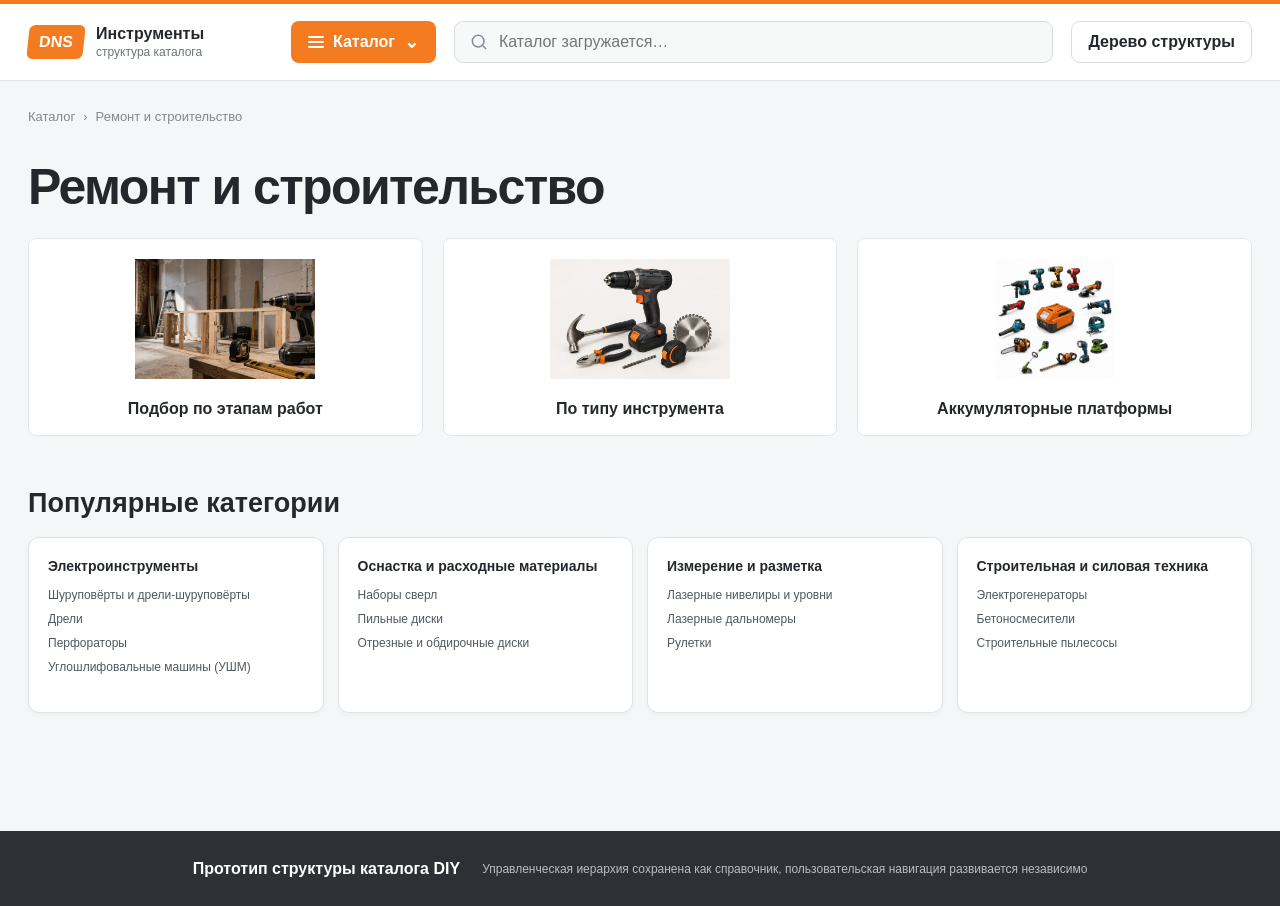
==== commit cd42ea2d: "Add files via upload" ====
--- a/index.html
+++ b/index.html
@@ -4,12 +4,12 @@
   <meta charset="utf-8" />
   <meta name="viewport" content="width=device-width, initial-scale=1" />
   <meta name="color-scheme" content="light" />
-  <title>Ремонт и строительство — структура каталога V40</title>
-  <link rel="stylesheet" href="styles.css?v=20260911-v40" />
+  <title>Ремонт и строительство — структура каталога V61</title>
+  <link rel="stylesheet" href="styles.css?v=20260916-v61" />
   <link rel="preload" as="image" href="assets/generated/phase-01/entry-01-accumulator-platforms.webp" />
   <link rel="preload" as="image" href="assets/generated/stages/selection-by-work-stages.webp" />
   <link rel="preload" as="image" href="assets/generated/phase-01/entry-03-tool-types.webp" />
-  <script defer src="bootstrap.js?v=20260911-v40"></script>
+  <script defer src="bootstrap.js?v=20260916-v61"></script>
 </head>
 <body>
   <div id="root"><main class="loading-card"><h1>Загрузка интерфейса…</h1></main></div>
--- a/styles.css
+++ b/styles.css
@@ -498,3 +498,17 @@
 .platform-category-card .icon-card-copy { width: 100%; }
 .platform-category-card .icon-card-copy strong { display: block; width: 100%; font-size: 1rem; line-height: 1.4; overflow-wrap: anywhere; }
 .platform-category-card .icon-card-copy small { display: block; width: 100%; font-size: .875rem; line-height: 1.4; overflow-wrap: anywhere; }
+
+
+/* V44: PLAN category status and toggle */
+.plan-toggle-button { height: 42px; padding: 0 14px; border: 1px solid #d8dce0; border-radius: 9px; background: #fff; color: var(--ink); font-weight: 800; white-space: nowrap; transition: border-color .18s ease, color .18s ease, background .18s ease; }
+.plan-toggle-button:hover, .plan-toggle-button:focus-visible { border-color: var(--orange); color: var(--orange-dark); outline: none; }
+.plan-toggle-button.active { border-color: #d79b56; background: #fff7ed; color: #9b4a0f; }
+.plan-category-card { border-style: dashed; border-color: #efbd86; background: #fffaf5; }
+.plan-category-card .icon-card-copy small { color: #9b4a0f; font-weight: 800; text-transform: uppercase; letter-spacing: .03em; }
+.plan-empty-state { padding: 26px 24px; border: 1px dashed #d8dce0; border-radius: 12px; background: #fff; display: flex; flex-direction: column; gap: 6px; color: var(--muted); }
+.plan-empty-state strong { color: var(--ink); font-size: 16px; }
+.plan-empty-state span { font-size: 13px; line-height: 1.45; }
+@media (max-width: 760px) {
+  .plan-toggle-button { height: 40px; padding: 0 9px; font-size: 11px; }
+}
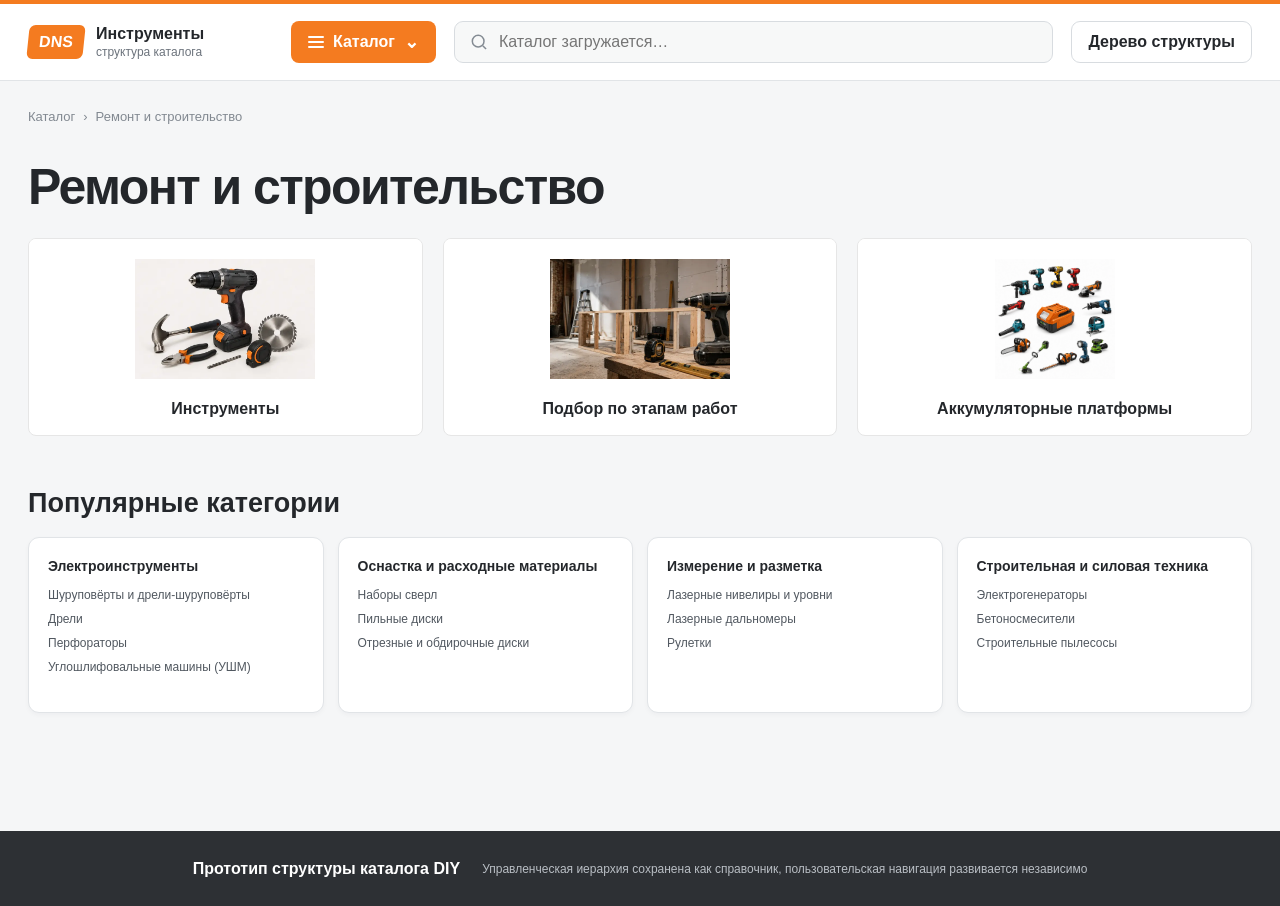
==== commit d6271c9e: "Add files via upload" ====
--- a/index.html
+++ b/index.html
@@ -4,12 +4,12 @@
   <meta charset="utf-8" />
   <meta name="viewport" content="width=device-width, initial-scale=1" />
   <meta name="color-scheme" content="light" />
-  <title>Ремонт и строительство — структура каталога V61</title>
-  <link rel="stylesheet" href="styles.css?v=20260916-v61" />
+  <title>Ремонт и строительство — структура каталога V63</title>
+  <link rel="stylesheet" href="styles.css?v=20260917-v63" />
+  <link rel="preload" as="image" href="assets/generated/phase-01/entry-03-tool-types.webp" />
+  <link rel="preload" as="image" href="assets/generated/stages/selection-by-work-stages.webp" />
   <link rel="preload" as="image" href="assets/generated/phase-01/entry-01-accumulator-platforms.webp" />
-  <link rel="preload" as="image" href="assets/generated/stages/selection-by-work-stages.webp" />
-  <link rel="preload" as="image" href="assets/generated/phase-01/entry-03-tool-types.webp" />
-  <script defer src="bootstrap.js?v=20260916-v61"></script>
+  <script defer src="bootstrap.js?v=20260917-v63"></script>
 </head>
 <body>
   <div id="root"><main class="loading-card"><h1>Загрузка интерфейса…</h1></main></div>
